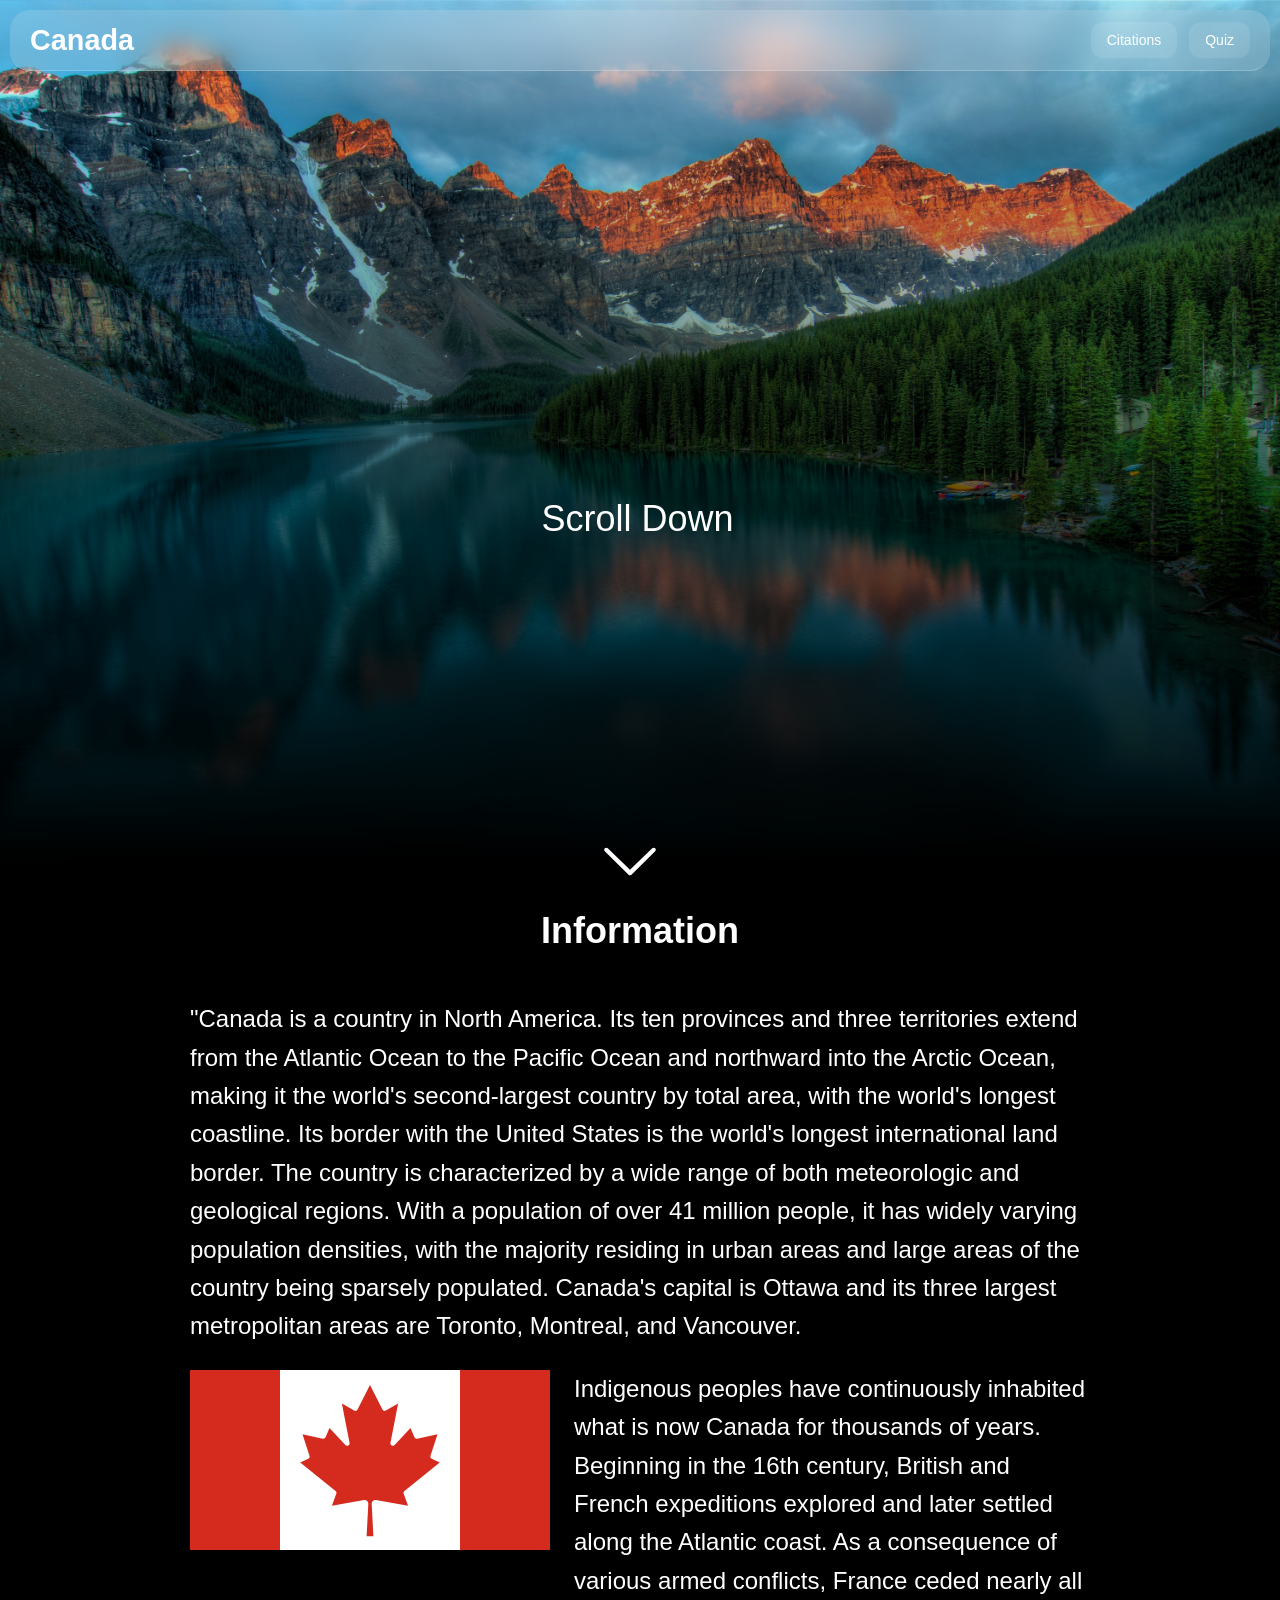
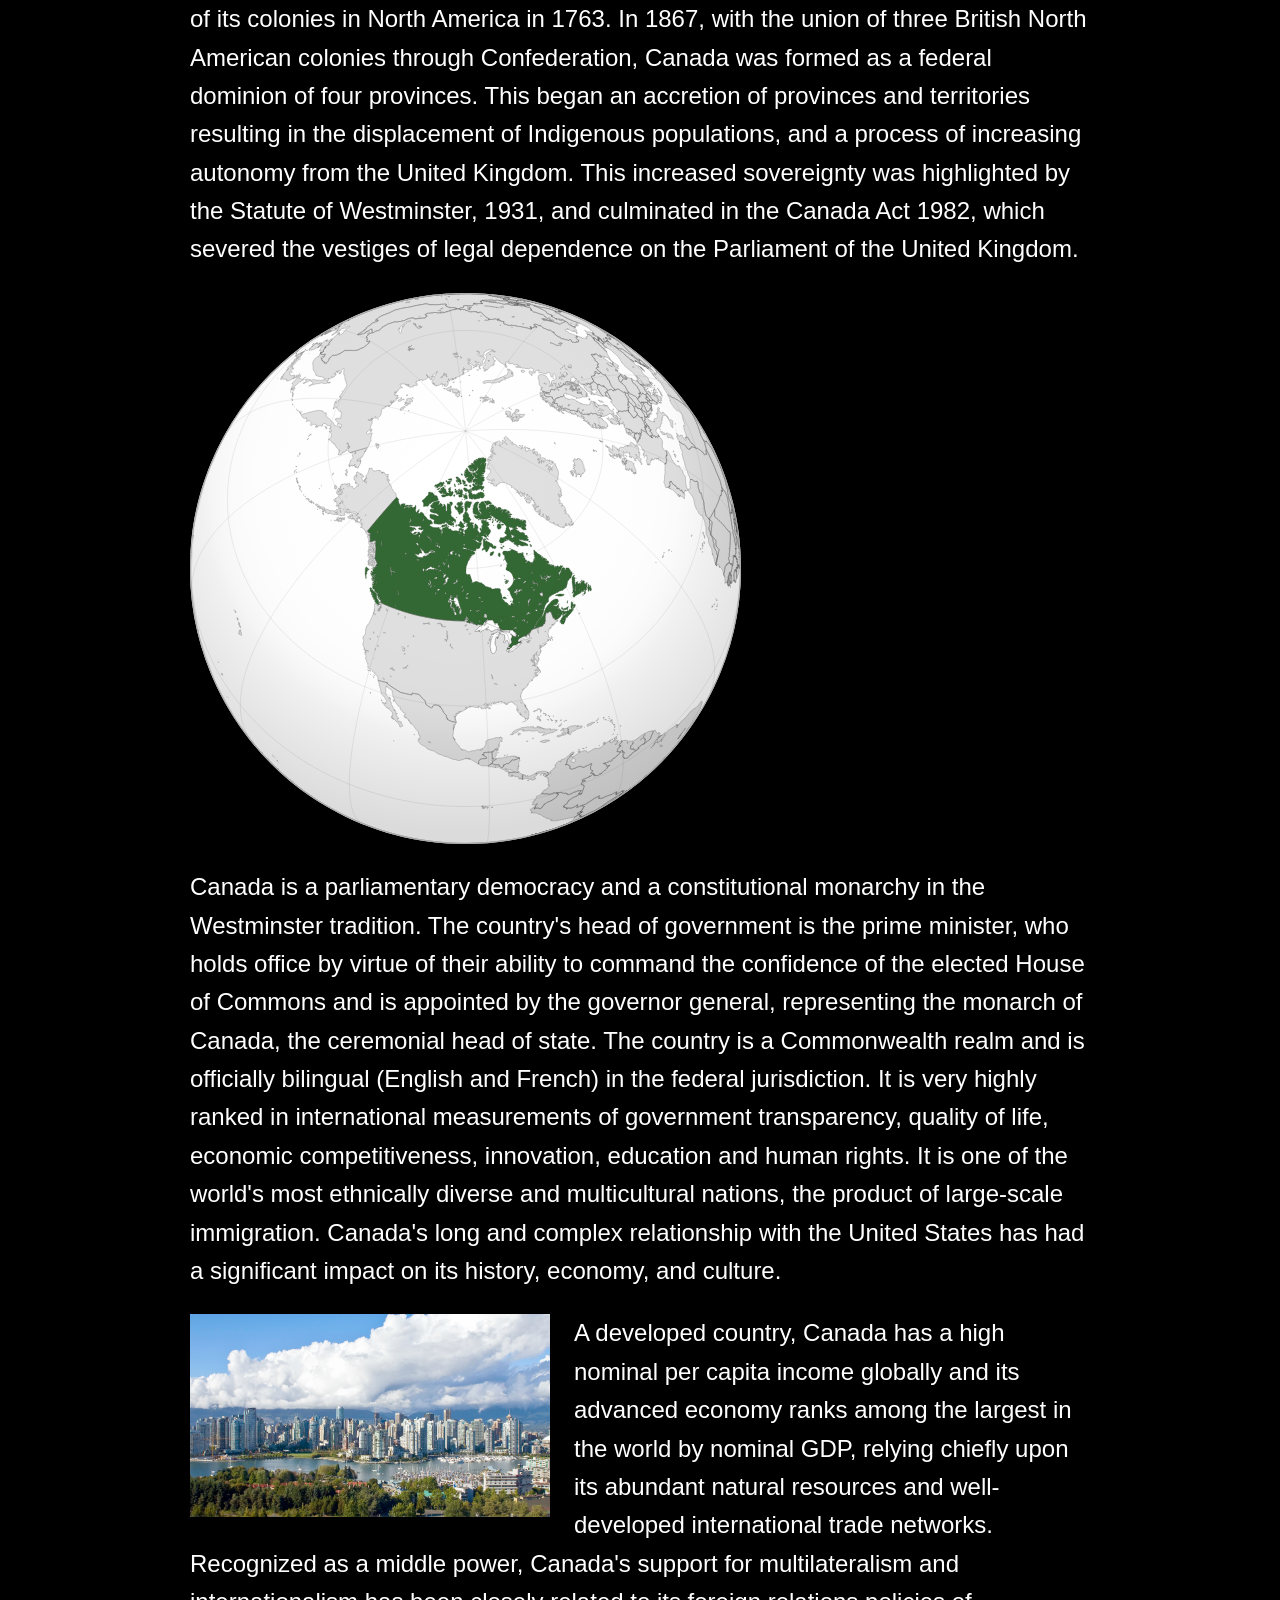
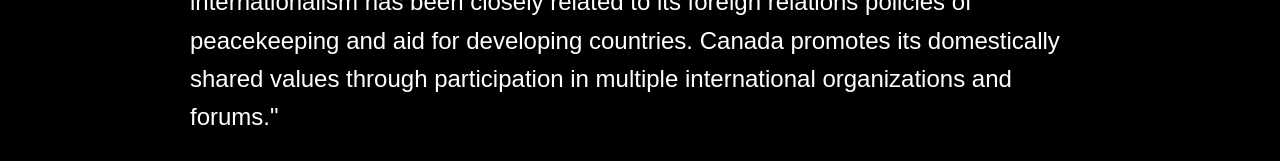
==== index.html @ 01d152b4 "Add files via upload" ====
<!DOCTYPE html>
<html lang="en">
<head>
  <link rel="stylesheet" href="style.css">
  <link rel="stylesheet" href="navbar.css">
  <link rel="stylesheet" href="arrow.css">
  <link rel="stylesheet" href="text.css">
  <link rel="icon" href="canadaflagfavicon.png" type="image/x-icon">
  <title>Canada</title>
  <meta charset="UTF-8" />
  <meta name="viewport" content="width=device-width, initial-scale=1" />
</head>
<body>

<nav>
  <div class="nav-left">
    <h1><a href="index.html" class="logo-link">Canada</a></h1>
  </div>

  <div class="nav-right">
    <a href="citations.html" class="icon-btn" aria-label="Citations">Citations</a>
    <a href="quiz.html" class="icon-btn" aria-label="Quiz">Quiz</a>
  </div>
</nav>
<div class="container">
  <div class="mask1">
    <img src="canadalake.jpg" alt="Moraine Lake from distance" class="responsive-img">
  </div>
<div class="bottom">Scroll Down</div>
</div>
<h1 class="title1">Information</h1>
<div class="division1">
  <p>"Canada is a country in North America. Its ten provinces and three territories extend from the Atlantic Ocean to the Pacific Ocean and northward into the Arctic Ocean, making it the world's second-largest country by total area, with the world's longest coastline. Its border with the United States is the world's longest international land border. The country is characterized by a wide range of both meteorologic and geological regions. With a population of over 41 million people, it has widely varying population densities, with the majority residing in urban areas and large areas of the country being sparsely populated. Canada's capital is Ottawa and its three largest metropolitan areas are Toronto, Montreal, and Vancouver.</p>

  <img src="canadaflag.svg" alt="Canadian Flag" class="img1 responsive-img">
  <p>Indigenous peoples have continuously inhabited what is now Canada for thousands of years. Beginning in the 16th century, British and French expeditions explored and later settled along the Atlantic coast. As a consequence of various armed conflicts, France ceded nearly all of its colonies in North America in 1763. In 1867, with the union of three British North American colonies through Confederation, Canada was formed as a federal dominion of four provinces. This began an accretion of provinces and territories resulting in the displacement of Indigenous populations, and a process of increasing autonomy from the United Kingdom. This increased sovereignty was highlighted by the Statute of Westminster, 1931, and culminated in the Canada Act 1982, which severed the vestiges of legal dependence on the Parliament of the United Kingdom.</p>

  <img src="canadamap.svg" alt="Canada on a map of the world" class="img-right responsive-img">
  <p>Canada is a parliamentary democracy and a constitutional monarchy in the Westminster tradition. The country's head of government is the prime minister, who holds office by virtue of their ability to command the confidence of the elected House of Commons and is appointed by the governor general, representing the monarch of Canada, the ceremonial head of state. The country is a Commonwealth realm and is officially bilingual (English and French) in the federal jurisdiction. It is very highly ranked in international measurements of government transparency, quality of life, economic competitiveness, innovation, education and human rights. It is one of the world's most ethnically diverse and multicultural nations, the product of large-scale immigration. Canada's long and complex relationship with the United States has had a significant impact on its history, economy, and culture.</p>

  <img src="canadavancover.jpg" alt="Skyline of Metro Vancouver" class="img1 responsive-img">
  <p>A developed country, Canada has a high nominal per capita income globally and its advanced economy ranks among the largest in the world by nominal GDP, relying chiefly upon its abundant natural resources and well-developed international trade networks. Recognized as a middle power, Canada's support for multilateralism and internationalism has been closely related to its foreign relations policies of peacekeeping and aid for developing countries. Canada promotes its domestically shared values through participation in multiple international organizations and forums."</p>
</div>
<a href="" class="scroll-down-link scroll-down-arrow" data-iconfont="ETmodules" data-icon></a>
</body>
</html>
---- style.css ----
body, html {
  margin: 0;
  padding: 0;
  height: 100%;
  background: black;
  color: white;
  font-family: Tahoma, sans-serif;
  font-size: 150%;
  text-align: left;
}

img {
  max-width: 100%;
  height: auto;
  display: block;
}

.logo-link {
  text-decoration: none;
  color: inherit;
}

nav {
  display: flex;
  justify-content: space-between;
  align-items: center;
  padding: 1rem 2rem;
  flex-wrap: wrap;
  background-color: transparent;
}

.nav-left {
  flex: 1;
}

.nav-right {
  display: flex;
  gap: 12px;
}

.division1 {
  max-width: 900px;
  margin: 2rem auto;
  padding: 0 1rem;
  font-size: 1rem;
  line-height: 1.6;
}

.img1 {
  float: left;
  max-width: 40%;
  margin-right: 1rem;
  margin-bottom: 1rem;
  height: auto;
}

.title1 {
  text-align: center;
  font-size: clamp(1.5rem, 2.5vw, 3rem);
  margin-top: 2rem;
  margin-bottom: 1rem;
}

.division1::after {
  content: "";
  display: table;
  clear: both;
}

.container {
  position: relative;
  text-align: center;
  color: white;
  max-width: 100%;
  overflow: hidden;
}

.mask1 img {
  width: 100%;
  height: auto;
  max-width: 1920px;
  margin: 0 auto;
}

.bottom {
  position: absolute;
  bottom: 10%;
  left: 50%;
  transform: translateX(-50%);
  font-size: 1.5rem;
  padding: 0.5rem 1rem;
  border-radius: 5px;
  white-space: nowrap;
}

@media (max-width: 768px) {
  nav {
    flex-direction: column;
    align-items: flex-start;
    padding: 1rem;
  }

  .nav-right {
    margin-top: 1rem;
    width: 100%;
    justify-content: flex-start;
  }

  .nav-right a {
    display: inline-block;
    margin: 0.25rem 0.5rem 0.25rem 0;
  }

  .img1 {
    float: none;
    display: block;
    margin: 1rem auto;
    max-width: 80%;
  }

  .bottom {
    font-size: 1.2rem;
    bottom: 15%;
  }

  .division1 {
    padding: 0 1rem;
  }
}

.division1 {
  a:link {
  color: rgb(255, 206, 206);
  background-color: transparent;
  text-decoration: none;
}

a:visited {
  color: rgb(255, 132, 153);
  background-color: transparent;
  text-decoration: none;
}

a:hover {
  color: rgb(255, 0, 0);
  background-color: transparent;
  text-decoration: underline;
}

a:active {
  color: yellow;
  background-color: transparent;
  text-decoration: underline;
}
}
---- navbar.css ----
.mask1 {
  -webkit-mask-image: linear-gradient(black, transparent);
  mask-image: linear-gradient(black, transparent);
}

nav {
  position: fixed;
  top: 10px;
  left: 10px;
  right: 10px;
  height: 60px;
  display: flex;
  align-items: center;
  padding: 0 20px;
  background: rgba(255 255 255 / 0.15);
  backdrop-filter: blur(12px);
  -webkit-backdrop-filter: blur(12px);
  border-bottom: 1px solid rgba(255 255 255 / 0.2);
  z-index: 10;
  border-radius: 20px;
}

nav h1 {
  flex-grow: 1;
  margin: 0;
  font-weight: 600;
  font-size: 1.2rem;
}

.icon-btn {
  background: rgba(255 255 255 / 0.1);
  border: none;
  padding: 10px 16px;
  border-radius: 12px;
  display: inline-flex;
  align-items: center;
  justify-content: center;
  cursor: pointer;
  position: relative;
  overflow: hidden;
  font-size: 14px;
  font-weight: 500;
  color: white;
  transition: background 0.3s ease;
  text-decoration: none;
}

.icon-btn:hover {
  background: rgba(255 255 255 / 0.2);
}

.icon-btn svg {
  pointer-events: none;
}

.icon-btn::before {
  content: "";
  position: absolute;
  top: -50%;
  left: -75%;
  width: 50%;
  height: 200%;
  background: linear-gradient(
    120deg,
    rgba(255 255 255 / 0) 0%,
    rgba(255 255 255 / 0.3) 50%,
    rgba(255 255 255 / 0) 100%
  );
  transform: rotate(25deg);
  filter: blur(8px);
  opacity: 0.6;
  animation: shine-move 3s linear infinite;
  pointer-events: none;
}

@keyframes shine-move {
  0% {
    left: -75%;
  }
  100% {
    left: 125%;
  }
}
---- arrow.css ----
html body {
  background:#000;
}
.scroll-down-arrow {
  background-image: url([data-uri]);
  background-size: contain;
  background-repeat: no-repeat;
}

.scroll-down-link {
  position: absolute;
  z-index: 100;
  cursor:pointer;
  height: 60px;
  width: 80px;
  margin: 0px 0 0 -40px;
  line-height: 60px;
  left: 50%;
  bottom: 10px;
  color: #FFF;
  text-align: center;
  font-size: 70px;
  text-decoration: none;
  text-shadow: 0px 0px 3px rgba(0, 0, 0, 0.4);
  -webkit-animation: fade_move_down 2s ease-in-out infinite;
  -moz-animation:    fade_move_down 2s ease-in-out infinite;
  animation:         fade_move_down 2s ease-in-out infinite;
}

@-webkit-keyframes fade_move_down {
  0%   { -webkit-transform:translate(0,-20px); opacity: 0;  }
  50%  { opacity: 1;  }
  100% { -webkit-transform:translate(0,20px); opacity: 0; }
}
@-moz-keyframes fade_move_down {
  0%   { -moz-transform:translate(0,-20px); opacity: 0;  }
  50%  { opacity: 1;  }
  100% { -moz-transform:translate(0,20px); opacity: 0; }
}
@keyframes fade_move_down {
  0%   { transform:translate(0,-20px); opacity: 0;  }
  50%  { opacity: 1;  }
  100% { transform:translate(0,20px); opacity: 0; }
}
---- text.css ----
.container {
  position: relative;
  text-align: center;
  color: white;
}
@keyframes float {
  0%, 100% {
    transform: translateX(-50%) translateY(0);
  }
  50% {
    transform: translateX(-50%) translateY(-10px);
  }
}

.bottom {
  position: absolute;
  bottom: 36%;
  left: 49.8%;
  transform: translateX(-50%);
  animation: float 2s ease-in-out infinite;
}
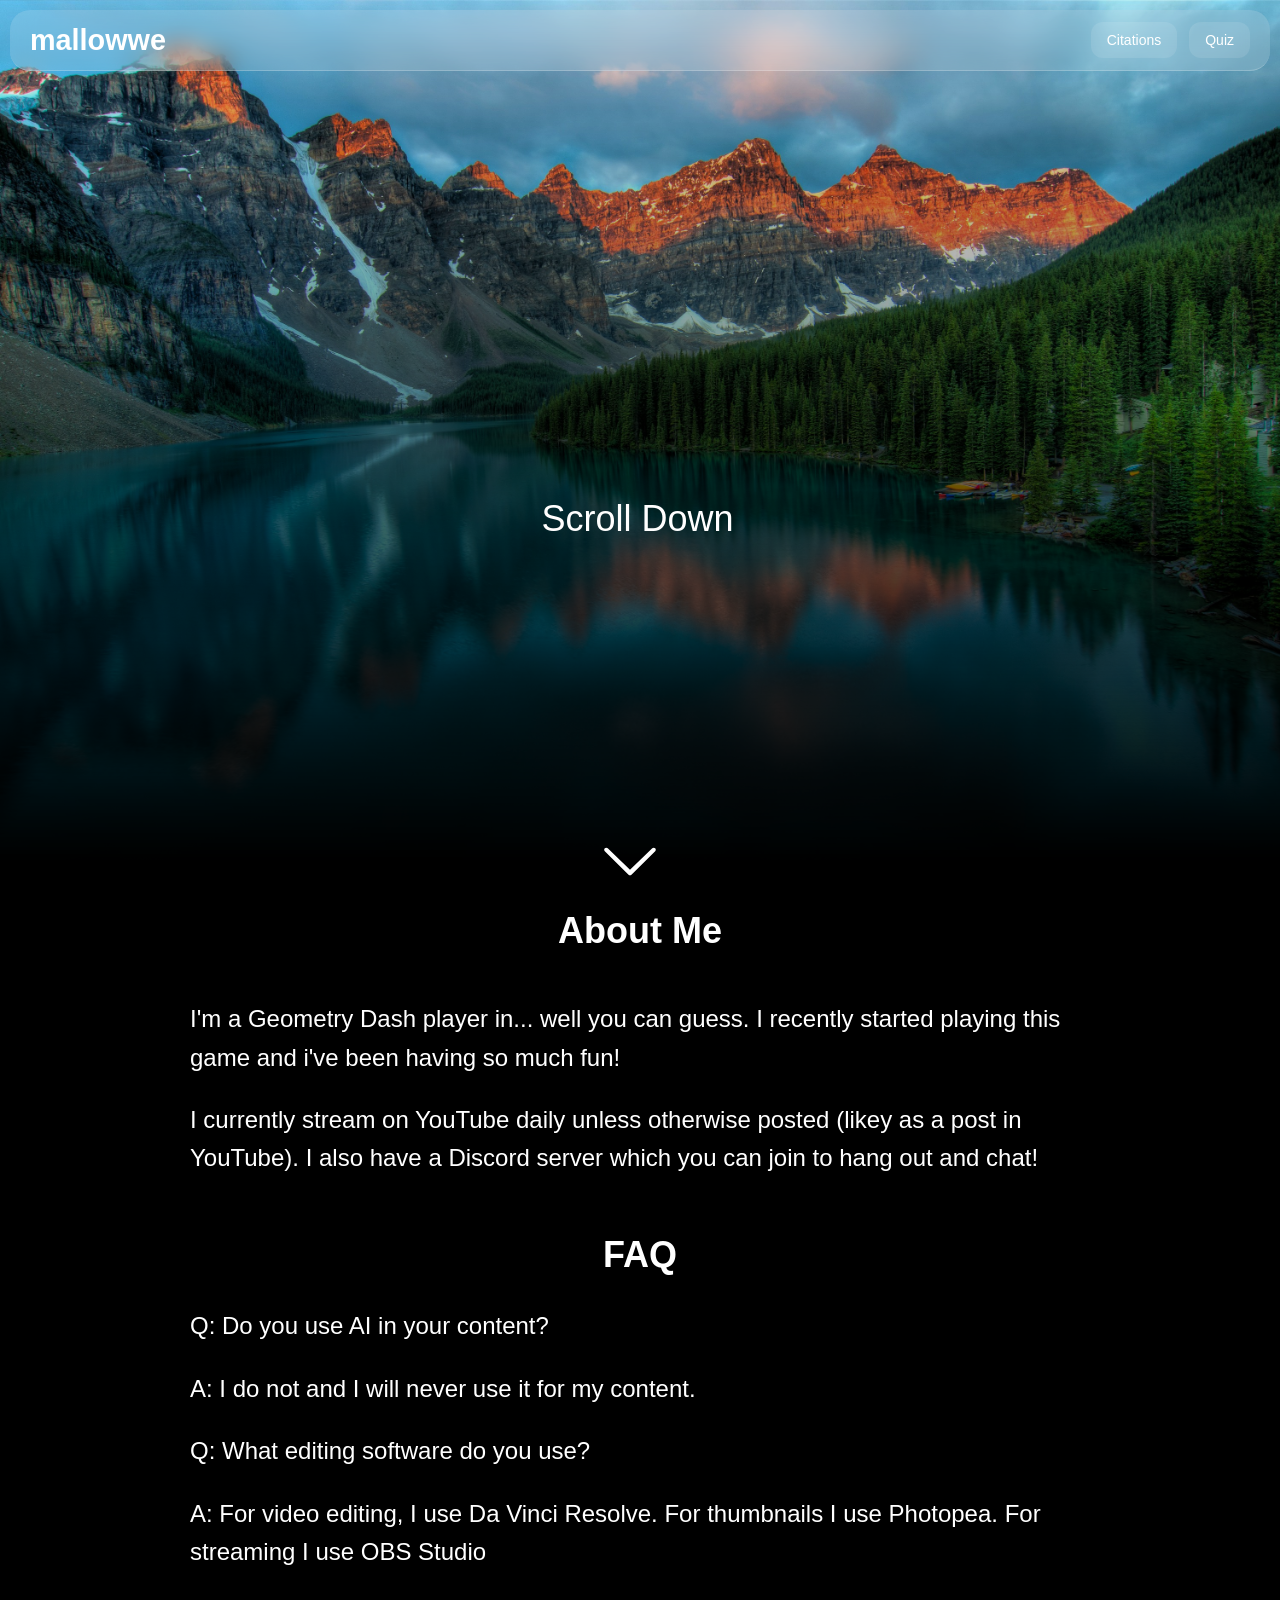
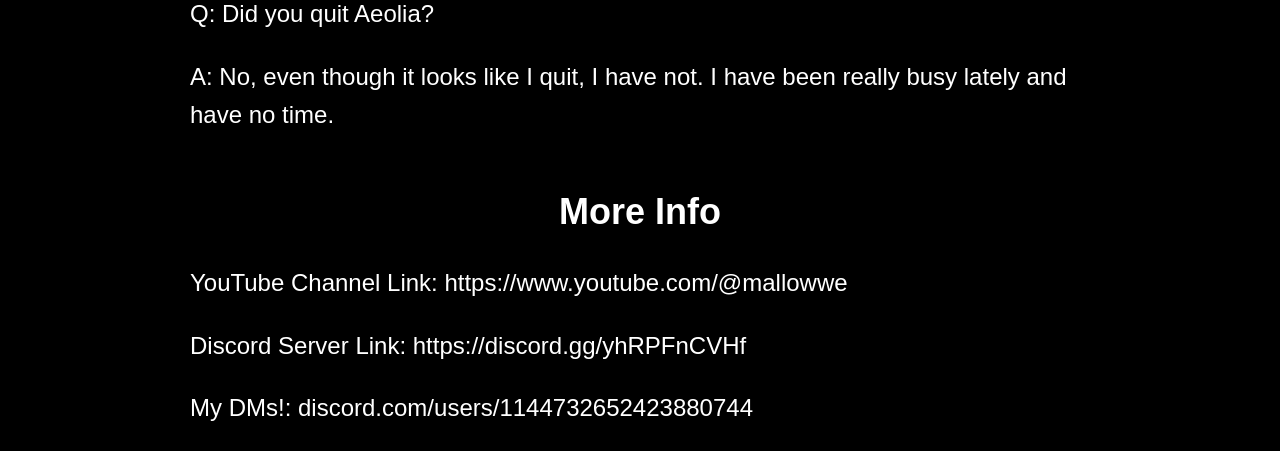
==== commit 88b9c93d: "Update index.html" ====
--- a/index.html
+++ b/index.html
@@ -6,7 +6,7 @@
   <link rel="stylesheet" href="arrow.css">
   <link rel="stylesheet" href="text.css">
   <link rel="icon" href="canadaflagfavicon.png" type="image/x-icon">
-  <title>Canada</title>
+  <title>mallowwe</title>
   <meta charset="UTF-8" />
   <meta name="viewport" content="width=device-width, initial-scale=1" />
 </head>
@@ -14,7 +14,7 @@
 
 <nav>
   <div class="nav-left">
-    <h1><a href="index.html" class="logo-link">Canada</a></h1>
+    <h1><a href="index.html" class="logo-link">mallowwe</a></h1>
   </div>
 
   <div class="nav-right">
@@ -28,18 +28,21 @@
   </div>
 <div class="bottom">Scroll Down</div>
 </div>
-<h1 class="title1">Information</h1>
+<h1 class="title1">About Me</h1>
 <div class="division1">
-  <p>"Canada is a country in North America. Its ten provinces and three territories extend from the Atlantic Ocean to the Pacific Ocean and northward into the Arctic Ocean, making it the world's second-largest country by total area, with the world's longest coastline. Its border with the United States is the world's longest international land border. The country is characterized by a wide range of both meteorologic and geological regions. With a population of over 41 million people, it has widely varying population densities, with the majority residing in urban areas and large areas of the country being sparsely populated. Canada's capital is Ottawa and its three largest metropolitan areas are Toronto, Montreal, and Vancouver.</p>
-
-  <img src="canadaflag.svg" alt="Canadian Flag" class="img1 responsive-img">
-  <p>Indigenous peoples have continuously inhabited what is now Canada for thousands of years. Beginning in the 16th century, British and French expeditions explored and later settled along the Atlantic coast. As a consequence of various armed conflicts, France ceded nearly all of its colonies in North America in 1763. In 1867, with the union of three British North American colonies through Confederation, Canada was formed as a federal dominion of four provinces. This began an accretion of provinces and territories resulting in the displacement of Indigenous populations, and a process of increasing autonomy from the United Kingdom. This increased sovereignty was highlighted by the Statute of Westminster, 1931, and culminated in the Canada Act 1982, which severed the vestiges of legal dependence on the Parliament of the United Kingdom.</p>
-
-  <img src="canadamap.svg" alt="Canada on a map of the world" class="img-right responsive-img">
-  <p>Canada is a parliamentary democracy and a constitutional monarchy in the Westminster tradition. The country's head of government is the prime minister, who holds office by virtue of their ability to command the confidence of the elected House of Commons and is appointed by the governor general, representing the monarch of Canada, the ceremonial head of state. The country is a Commonwealth realm and is officially bilingual (English and French) in the federal jurisdiction. It is very highly ranked in international measurements of government transparency, quality of life, economic competitiveness, innovation, education and human rights. It is one of the world's most ethnically diverse and multicultural nations, the product of large-scale immigration. Canada's long and complex relationship with the United States has had a significant impact on its history, economy, and culture.</p>
-
-  <img src="canadavancover.jpg" alt="Skyline of Metro Vancouver" class="img1 responsive-img">
-  <p>A developed country, Canada has a high nominal per capita income globally and its advanced economy ranks among the largest in the world by nominal GDP, relying chiefly upon its abundant natural resources and well-developed international trade networks. Recognized as a middle power, Canada's support for multilateralism and internationalism has been closely related to its foreign relations policies of peacekeeping and aid for developing countries. Canada promotes its domestically shared values through participation in multiple international organizations and forums."</p>
+  <p>I'm a Geometry Dash player in... well you can guess. I recently started playing this game and i've been having so much fun!</p>
+  <p>I currently stream on YouTube daily unless otherwise posted (likey as a post in YouTube). I also have a Discord server which you can join to hang out and chat! </p>
+  <h1 class="title1">FAQ</h1>
+  <p>Q: Do you use AI in your content?</p>
+  <p>A: I do not and I will never use it for my content.</p>
+  <p>Q: What editing software do you use?</p>
+  <p>A: For video editing, I use Da Vinci Resolve. For thumbnails I use Photopea. For streaming I use OBS Studio </p>
+  <p>Q: Did you quit Aeolia?</p>
+  <p>A: No, even though it looks like I quit, I have not. I have been really busy lately and have no time.</p>
+  <h1 class="title1">More Info</h1>
+  <p>YouTube Channel Link: https://www.youtube.com/@mallowwe </p>
+  <p>Discord Server Link: https://discord.gg/yhRPFnCVHf </p>
+  <p>My DMs!: discord.com/users/1144732652423880744 </p>
 </div>
 <a href="" class="scroll-down-link scroll-down-arrow" data-iconfont="ETmodules" data-icon></a>
 </body>
